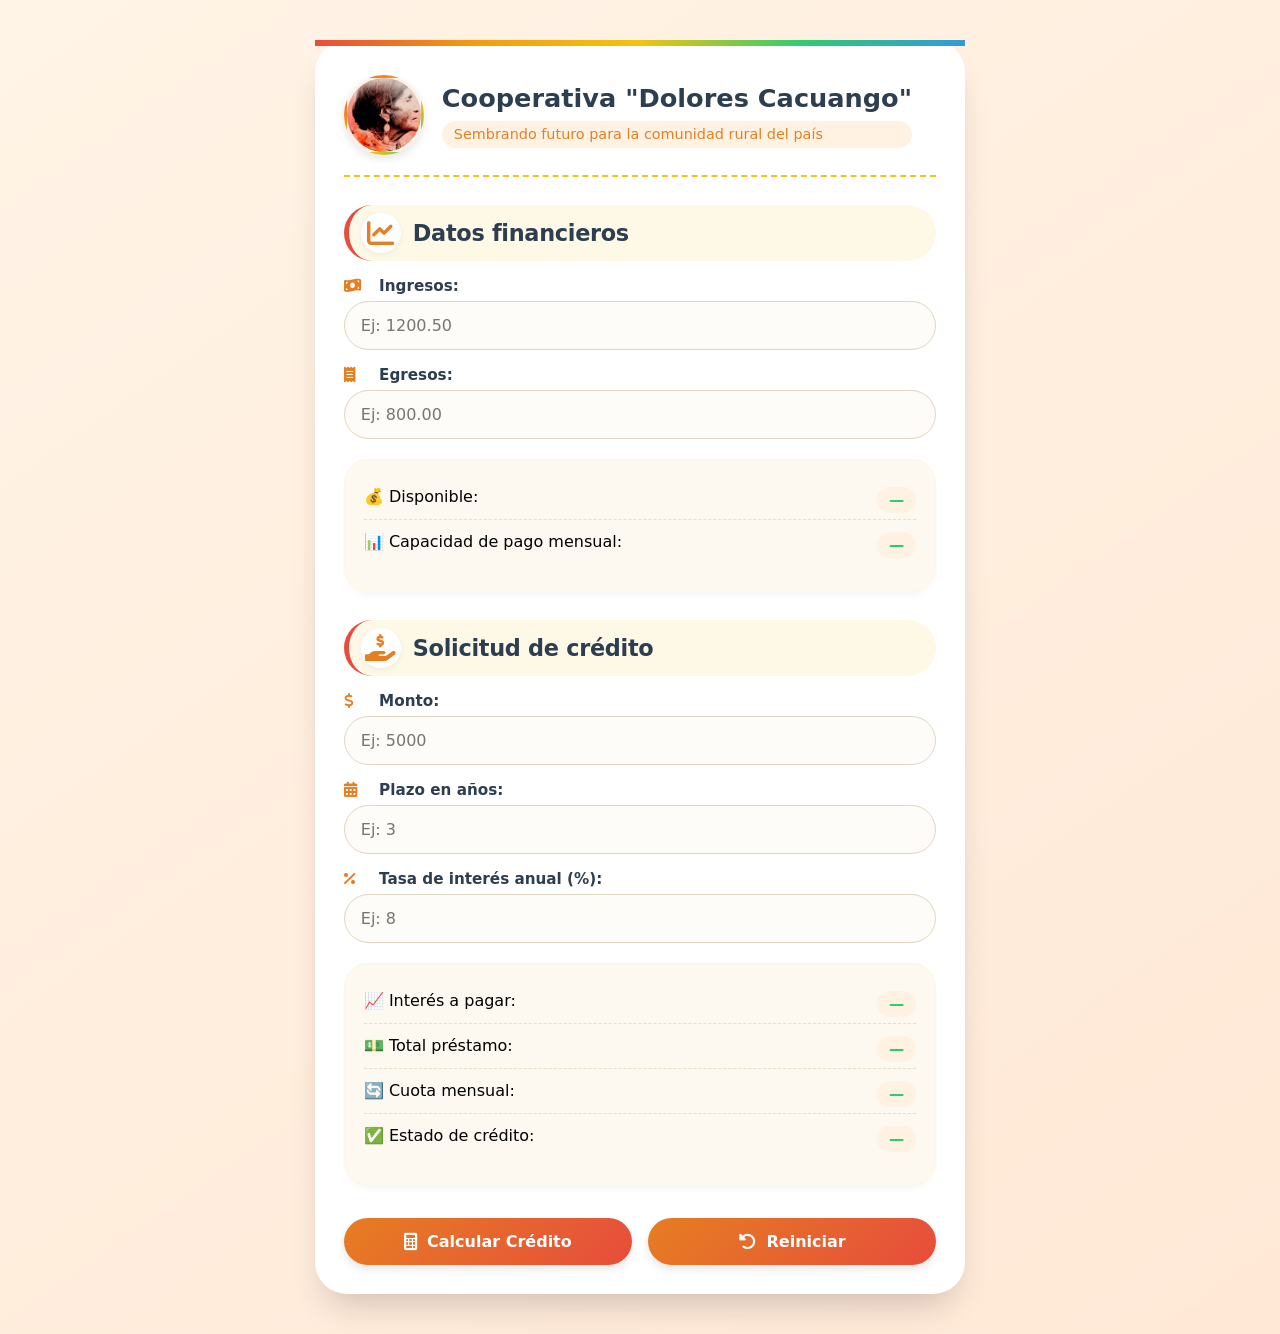
==== index.html @ ca53a38d "Cambiar nombre de html a Index" ====
<!DOCTYPE html>
<html lang="es">
<head>
    <meta charset="UTF-8">
    <meta name="viewport" content="width=device-width, initial-scale=1.0, user-scalable=yes">
    <title>Simulador de Crédito | Cooperativa Dolores Cacuango</title>
    <!-- FontAwesome para íconos -->
    <link rel="stylesheet" href="https://cdnjs.cloudflare.com/ajax/libs/font-awesome/6.0.0-beta3/css/all.min.css">
    <!-- CSS mejorado y en armonía -->
    <link rel="stylesheet" href="simulador.css">
    <!-- Tus archivos JS originales (sin modificar) -->
    <script src="funciones.js"></script>
    <script src="simulador.js"></script>     
</head>
<body>
    <div class="container">
        <!-- Encabezado con logo y nombre -->
        <div class="header">
            <img src="Dolores Cacuango.png" alt="Retrato de Dolores Cacuango, líder indígena ecuatoriana" class="logo-img">
            <h1>Cooperativa "Dolores Cacuango"<br><span class="slogan">Sembrando futuro para la comunidad rural del país</span></h1>
        </div>

        <!-- Sección Datos financieros con ícono -->
        <div class="section-title">
            <i class="fas fa-chart-line section-icon"></i>
            <h2>Datos financieros</h2>
        </div>

        <label for="txtIngresos"><i class="fas fa-money-bill-wave"></i> Ingresos:</label>
        <input type="text" id="txtIngresos" placeholder="Ej: 1200.50">

        <label for="txtEgresos"><i class="fas fa-receipt"></i> Egresos:</label>
        <input type="text" id="txtEgresos" placeholder="Ej: 800.00">

        <div class="result-card">
            <p>💰 Disponible: <span id="spnDisponible">—</span></p>
            <p>📊 Capacidad de pago mensual: <span id="spnCapacidadPago">—</span></p>
        </div>

        <!-- Sección Solicitud de crédito con ícono -->
        <div class="section-title">
            <i class="fas fa-hand-holding-usd section-icon"></i>
            <h2>Solicitud de crédito</h2>
        </div>

        <label for="txtMonto"><i class="fas fa-dollar-sign"></i> Monto:</label>
        <input type="text" id="txtMonto" placeholder="Ej: 5000">

        <label for="txtPlazo"><i class="fas fa-calendar-alt"></i> Plazo en años:</label>
        <input type="text" id="txtPlazo" placeholder="Ej: 3">

        <label for="txtTasaInteres"><i class="fas fa-percent"></i> Tasa de interés anual (%):</label>
        <input type="text" id="txtTasaInteres" placeholder="Ej: 8">

        <div class="result-card">
            <p>📈 Interés a pagar: <span id="spnInteresPagar">—</span></p>
            <p>💵 Total préstamo: <span id="spnTotalPrestamo">—</span></p>
            <p>🔄 Cuota mensual: <span id="spnCuotaMensual">—</span></p>
            <p>✅ Estado de crédito: <span id="spnEstadoCredito">—</span></p>
        </div>

        <div class="buttons">
            <button id="btnCalcularCredito" onclick="calcular()"><i class="fas fa-calculator"></i> Calcular Crédito</button>
            <button id="btnReiniciar" onclick="reiniciar()"><i class="fas fa-undo-alt"></i> Reiniciar</button>
        </div>
    </div>
</body>
</html>
---- simulador.css ----
/* ===== ESTILOS WIPHALA - COOPERATIVA DOLORES CACUANGO ===== */
/* Inspirado en la simbología andina para una comunidad rural */
* {
    margin: 0;
    padding: 0;
    box-sizing: border-box;
}

body {
    font-family: 'Segoe UI', 'Poppins', system-ui, -apple-system, 'Roboto', sans-serif;
    /* Fondo suave que evoca la tierra */
    background: linear-gradient(145deg, #FFF4E6 0%, #FFE8D6 100%);
    padding: 20px;
    min-height: 100vh;
}

.container {
    max-width: 650px;
    width: 95%;
    margin: 20px auto;
    background: #ffffff;
    border-radius: 32px;
    box-shadow: 0 20px 35px -12px rgba(0, 0, 0, 0.2);
    padding: 1.8rem;
    transition: all 0.3s ease;
    /* Borde superior con los colores de la Wiphala */
    border-top: 6px solid;
    border-image: linear-gradient(90deg, #E74C3C, #F39C12, #F1C40F, #2ECC71, #3498DB) 1;
    border-top-style: solid;
}

/* ===== ENCABEZADO CON IMAGEN ===== */
.header {
    display: flex;
    align-items: center;
    gap: 18px;
    flex-wrap: wrap;
    margin-bottom: 28px;
    border-bottom: 2px dashed #F1C40F;
    padding-bottom: 20px;
}

.logo-img {
    width: 80px;
    height: 80px;
    object-fit: cover;
    border-radius: 50%;
    /* Borde con los colores de la Wiphala alrededor de la imagen */
    border: 3px solid;
    border-image: linear-gradient(135deg, #E74C3C, #F39C12, #F1C40F, #2ECC71) 1;
    box-shadow: 0 4px 10px rgba(0, 0, 0, 0.1);
    background-color: #FDF2E9;
}

h1 {
    font-size: 1.6rem;
    color: #2C3E50;
    line-height: 1.3;
    margin: 0;
    font-weight: 700;
}

.slogan {
    font-size: 0.9rem;
    font-weight: 500;
    color: #E67E22;
    display: block;
    margin-top: 6px;
}

/* ===== TÍTULOS DE SECCIÓN ===== */
.section-title {
    display: flex;
    align-items: center;
    gap: 12px;
    margin: 28px 0 16px 0;
    background: #FEF9E6;
    padding: 8px 12px;
    border-radius: 60px;
    border-left: 5px solid #E74C3C; /* Rojo: Tierra y conocimiento */
}

.section-icon {
    font-size: 1.7rem;
    color: #E67E22;
    background: white;
    width: 40px;
    height: 40px;
    display: inline-flex;
    align-items: center;
    justify-content: center;
    border-radius: 50%;
    box-shadow: 0 2px 6px rgba(0,0,0,0.05);
}

h2 {
    font-size: 1.4rem;
    margin: 0;
    color: #2C3E50;
    font-weight: 600;
    letter-spacing: -0.3px;
}

/* ===== FORMULARIOS ===== */
label {
    display: block;
    margin-top: 16px;
    margin-bottom: 6px;
    font-weight: 600;
    color: #2C3E50;
    font-size: 0.95rem;
}

label i {
    color: #E67E22;
    width: 24px;
    margin-right: 6px;
}

input {
    width: 100%;
    padding: 14px 16px;
    font-size: 1rem;
    border-radius: 28px;
    border: 1.5px solid #E0D5C1;
    background-color: #FEFCF8;
    transition: all 0.2s;
    font-family: inherit;
}

input:focus {
    outline: none;
    border-color: #E67E22;
    box-shadow: 0 0 0 3px rgba(230, 126, 34, 0.2);
    background-color: #ffffff;
}

/* ===== TARJETAS DE RESULTADO ===== */
.result-card {
    background: #FDF8F0;
    border-radius: 24px;
    padding: 16px 20px;
    margin: 20px 0 10px 0;
    box-shadow: inset 0 0 0 1px #FFF6E8, 0 6px 12px -8px rgba(0,0,0,0.1);
}

.result-card p {
    margin: 12px 0;
    font-size: 1rem;
    display: flex;
    justify-content: space-between;
    flex-wrap: wrap;
    border-bottom: 1px dashed #E9DCC9;
    padding-bottom: 6px;
}

.result-card p:last-child {
    border-bottom: none;
}

span {
    font-weight: 800;
    color: #2ECC71; /* Verde: economía, producción y esperanza */
    background: #FFF2E2;
    padding: 4px 12px;
    border-radius: 40px;
    font-size: 0.95rem;
}

/* ===== BOTONES ===== */
.buttons {
    margin-top: 32px;
    display: flex;
    gap: 16px;
    flex-wrap: wrap;
    justify-content: center;
}

button {
    flex: 1;
    min-width: 140px;
    padding: 14px 8px;
    font-weight: bold;
    font-size: 1rem;
    border: none;
    border-radius: 60px;
    /* Gradiente de naranja (sociedad) a rojo (tierra) */
    background: linear-gradient(135deg, #E67E22, #E74C3C);
    color: white;
    cursor: pointer;
    transition: transform 0.1s, box-shadow 0.2s;
    display: inline-flex;
    align-items: center;
    justify-content: center;
    gap: 10px;
    font-family: inherit;
    box-shadow: 0 4px 8px rgba(0,0,0,0.1);
}

button i {
    font-size: 1.1rem;
}

button:hover {
    background: linear-gradient(135deg, #D35400, #C0392B);
    transform: scale(1.01);
    box-shadow: 0 8px 16px rgba(0,0,0,0.15);
}

button:active {
    transform: scale(0.98);
}

/* ===== RESPONSIVE ===== */
@media (max-width: 550px) {
    .container {
        padding: 1.2rem;
        width: 100%;
    }
    .header {
        flex-direction: column;
        text-align: center;
        gap: 10px;
    }
    h1 {
        font-size: 1.3rem;
    }
    .slogan {
        font-size: 0.8rem;
    }
    .section-title {
        padding: 5px 10px;
    }
    h2 {
        font-size: 1.2rem;
    }
    .result-card p {
        flex-direction: column;
        gap: 6px;
        align-items: flex-start;
    }
    button {
        padding: 12px 8px;
        font-size: 0.9rem;
    }
}

/* ===== ACCESIBILIDAD ===== */
input, button {
    -webkit-tap-highlight-color: transparent;
}
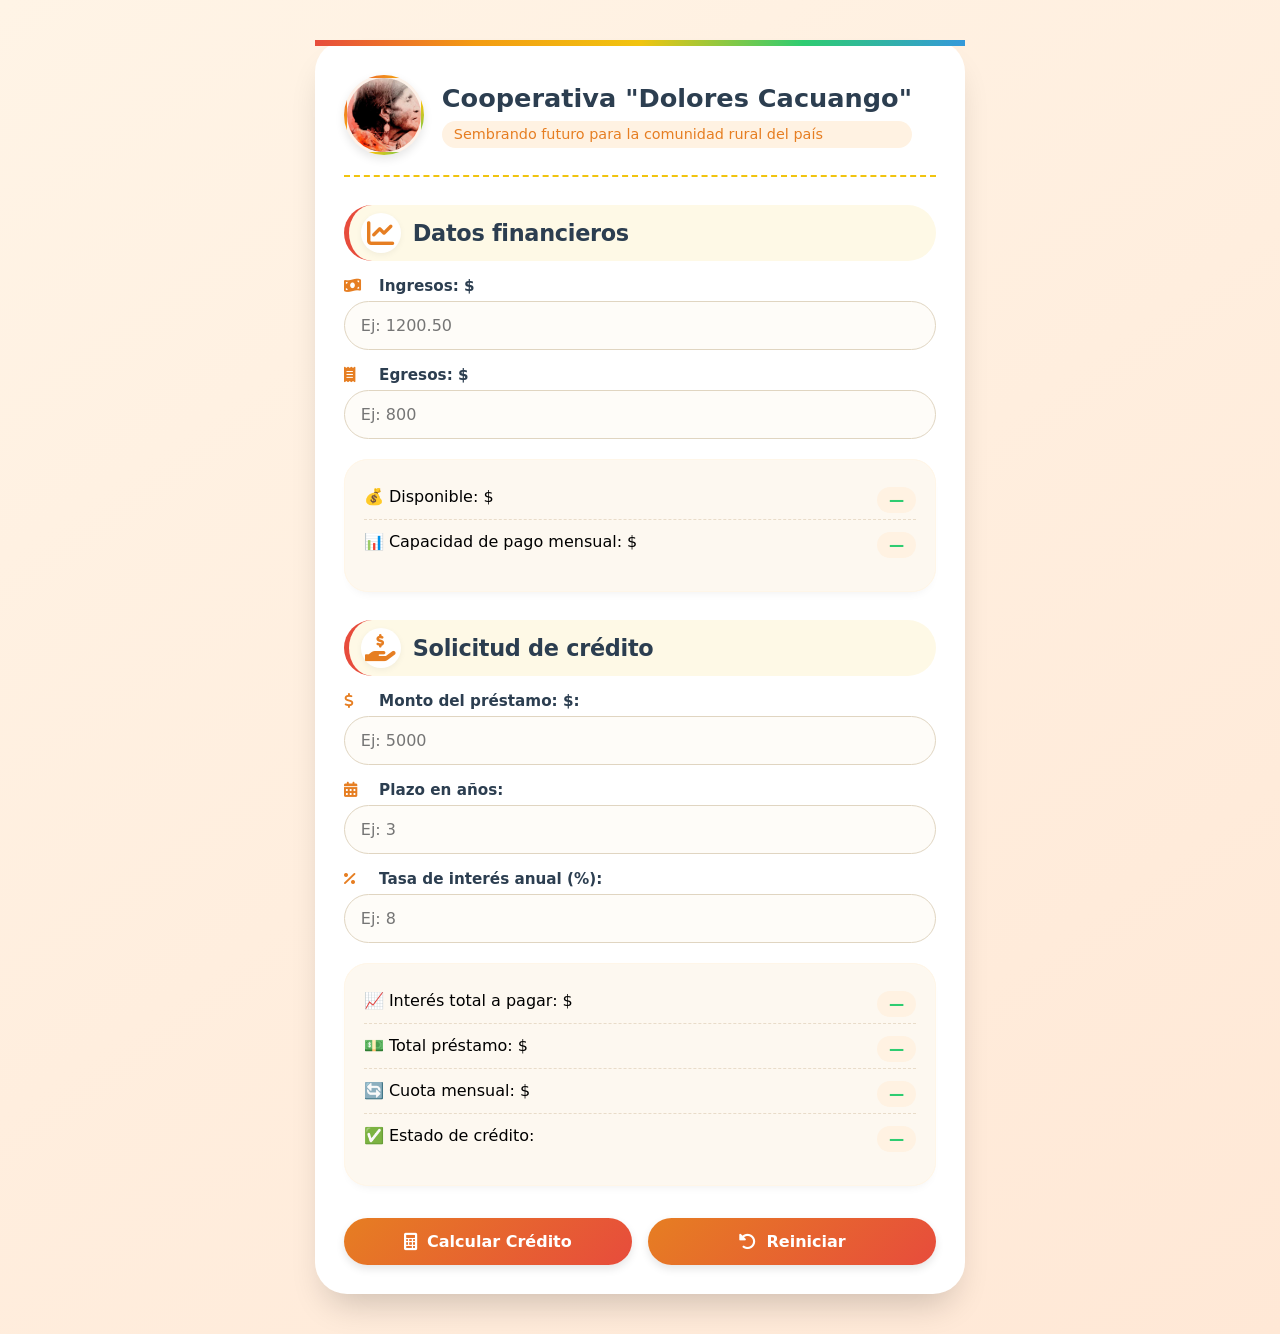
==== commit fb93a88f: "Poner símbolos de dólar en html y algunos ajustes en los nombres de los campos del formulario" ====
--- a/index.html
+++ b/index.html
@@ -26,15 +26,15 @@
             <h2>Datos financieros</h2>
         </div>
 
-        <label for="txtIngresos"><i class="fas fa-money-bill-wave"></i> Ingresos:</label>
-        <input type="text" id="txtIngresos" placeholder="Ej: 1200.50">
+        <label for="txtIngresos"><i class="fas fa-money-bill-wave"></i> Ingresos: $</label>
+        <input type="text" id="txtIngresos" placeholder="Ej: 1200.50" pattern="[0-9]">
 
-        <label for="txtEgresos"><i class="fas fa-receipt"></i> Egresos:</label>
-        <input type="text" id="txtEgresos" placeholder="Ej: 800.00">
+        <label for="txtEgresos"><i class="fas fa-receipt"></i> Egresos: $</label>
+        <input type="text" id="txtEgresos" placeholder="Ej: 800">
 
         <div class="result-card">
-            <p>💰 Disponible: <span id="spnDisponible">—</span></p>
-            <p>📊 Capacidad de pago mensual: <span id="spnCapacidadPago">—</span></p>
+            <p>💰 Disponible: $ <span id="spnDisponible">—</span></p>
+            <p>📊 Capacidad de pago mensual: $ <span id="spnCapacidadPago">—</span></p>
         </div>
 
         <!-- Sección Solicitud de crédito con ícono -->
@@ -43,7 +43,7 @@
             <h2>Solicitud de crédito</h2>
         </div>
 
-        <label for="txtMonto"><i class="fas fa-dollar-sign"></i> Monto:</label>
+        <label for="txtMonto"><i class="fas fa-dollar-sign"></i> Monto del préstamo: $:</label>
         <input type="text" id="txtMonto" placeholder="Ej: 5000">
 
         <label for="txtPlazo"><i class="fas fa-calendar-alt"></i> Plazo en años:</label>
@@ -53,9 +53,9 @@
         <input type="text" id="txtTasaInteres" placeholder="Ej: 8">
 
         <div class="result-card">
-            <p>📈 Interés a pagar: <span id="spnInteresPagar">—</span></p>
-            <p>💵 Total préstamo: <span id="spnTotalPrestamo">—</span></p>
-            <p>🔄 Cuota mensual: <span id="spnCuotaMensual">—</span></p>
+            <p>📈 Interés total a pagar: $ <span id="spnInteresPagar">—</span></p>
+            <p>💵 Total préstamo: $ <span id="spnTotalPrestamo">—</span></p>
+            <p>🔄 Cuota mensual: $ <span id="spnCuotaMensual">—</span></p>
             <p>✅ Estado de crédito: <span id="spnEstadoCredito">—</span></p>
         </div>
 
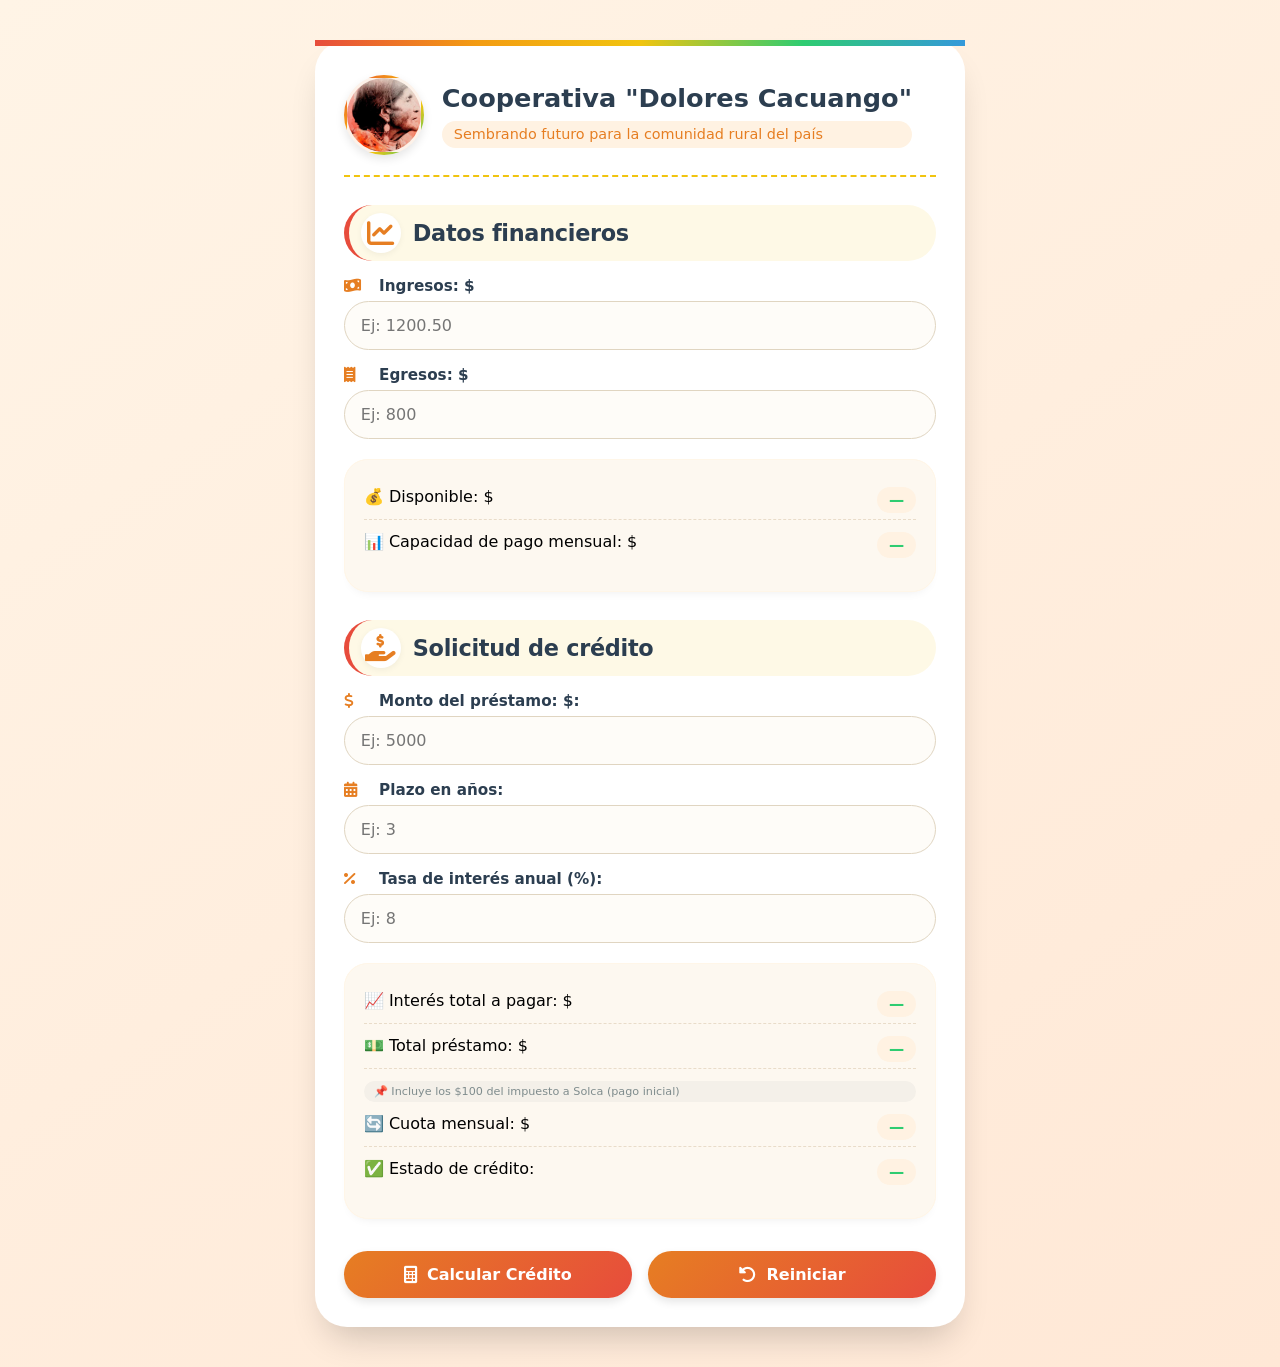
==== commit c30af560: "Validar los campos visuales del formulario con ayuda de IA y aumentar la aclaración en Total préstam" ====
--- a/index.html
+++ b/index.html
@@ -27,10 +27,10 @@
         </div>
 
         <label for="txtIngresos"><i class="fas fa-money-bill-wave"></i> Ingresos: $</label>
-        <input type="text" id="txtIngresos" placeholder="Ej: 1200.50" pattern="[0-9]">
+        <input type="number" id="txtIngresos" placeholder="Ej: 1200.50" step="0.01" min="0" value="">
 
         <label for="txtEgresos"><i class="fas fa-receipt"></i> Egresos: $</label>
-        <input type="text" id="txtEgresos" placeholder="Ej: 800">
+        <input type="number" id="txtEgresos" placeholder="Ej: 800" step="0.01" min="0" value="">
 
         <div class="result-card">
             <p>💰 Disponible: $ <span id="spnDisponible">—</span></p>
@@ -44,25 +44,144 @@
         </div>
 
         <label for="txtMonto"><i class="fas fa-dollar-sign"></i> Monto del préstamo: $:</label>
-        <input type="text" id="txtMonto" placeholder="Ej: 5000">
+        <input type="number" id="txtMonto" placeholder="Ej: 5000" step="0.01" min="0" value="">
 
         <label for="txtPlazo"><i class="fas fa-calendar-alt"></i> Plazo en años:</label>
-        <input type="text" id="txtPlazo" placeholder="Ej: 3">
+        <input type="number" id="txtPlazo" placeholder="Ej: 3" step="1" min="1" max="12" value="">
 
         <label for="txtTasaInteres"><i class="fas fa-percent"></i> Tasa de interés anual (%):</label>
-        <input type="text" id="txtTasaInteres" placeholder="Ej: 8">
+        <input type="number" id="txtTasaInteres" placeholder="Ej: 8" step="1" min="1" max="20" value="">
 
         <div class="result-card">
             <p>📈 Interés total a pagar: $ <span id="spnInteresPagar">—</span></p>
             <p>💵 Total préstamo: $ <span id="spnTotalPrestamo">—</span></p>
+            <p class="aclaracion-solca">📌 Incluye los $100 del impuesto a Solca (pago inicial)</p>
             <p>🔄 Cuota mensual: $ <span id="spnCuotaMensual">—</span></p>
             <p>✅ Estado de crédito: <span id="spnEstadoCredito">—</span></p>
         </div>
 
         <div class="buttons">
-            <button id="btnCalcularCredito" onclick="calcular()"><i class="fas fa-calculator"></i> Calcular Crédito</button>
+            <button id="btnCalcularCredito" onclick="validarYCalcular()"><i class="fas fa-calculator"></i> Calcular Crédito</button>
             <button id="btnReiniciar" onclick="reiniciar()"><i class="fas fa-undo-alt"></i> Reiniciar</button>
         </div>
     </div>
+
+    <script>
+        // === VALIDACIONES Y SANEAMIENTO DE CAMPOS ===
+        // No se modifica ningún archivo externo (funciones.js / simulador.js)
+        // Solo se añade lógica de validación antes de llamar a calcular()
+
+        // Referencias a los campos
+        const ingresosInput = document.getElementById('txtIngresos');
+        const egresosInput = document.getElementById('txtEgresos');
+        const montoInput = document.getElementById('txtMonto');
+        const plazoInput = document.getElementById('txtPlazo');
+        const tasaInput = document.getElementById('txtTasaInteres');
+
+        // Función auxiliar para forzar 2 decimales al perder el foco (solo para campos monetarios)
+        function formatearDosDecimales(input) {
+            if (input.value === '') return;
+            let num = parseFloat(input.value);
+            if (!isNaN(num)) {
+                input.value = num.toFixed(2);
+            }
+        }
+
+        // Aplicar formateo a campos monetarios
+        ingresosInput.addEventListener('blur', () => formatearDosDecimales(ingresosInput));
+        egresosInput.addEventListener('blur', () => formatearDosDecimales(egresosInput));
+        montoInput.addEventListener('blur', () => formatearDosDecimales(montoInput));
+
+        // Validar que plazo sea entero entre 1 y 12
+        plazoInput.addEventListener('change', function() {
+            let val = parseInt(this.value);
+            if (isNaN(val)) this.value = '';
+            else if (val < 1) this.value = 1;
+            else if (val > 12) this.value = 12;
+            else this.value = val; // asegura entero
+        });
+
+        // Validar que tasa sea entero entre 1 y 20
+        tasaInput.addEventListener('change', function() {
+            let val = parseInt(this.value);
+            if (isNaN(val)) this.value = '';
+            else if (val < 1) this.value = 1;
+            else if (val > 20) this.value = 20;
+            else this.value = val;
+        });
+
+        // Función de validación global que se ejecuta antes de calcular
+        function validarYCalcular() {
+            // Limpiar estilos de error previos
+            const inputs = [ingresosInput, egresosInput, montoInput, plazoInput, tasaInput];
+            inputs.forEach(inp => inp.style.border = '');
+
+            let errores = [];
+
+            // Validar Ingresos
+            let ingresos = parseFloat(ingresosInput.value);
+            if (isNaN(ingresos) || ingresos < 0) {
+                errores.push('Ingresos: debe ser un número positivo (hasta 2 decimales).');
+                ingresosInput.style.border = '2px solid #E74C3C';
+            }
+
+            // Validar Egresos
+            let egresos = parseFloat(egresosInput.value);
+            if (isNaN(egresos) || egresos < 0) {
+                errores.push('Egresos: debe ser un número positivo (hasta 2 decimales).');
+                egresosInput.style.border = '2px solid #E74C3C';
+            }
+
+            // Validar Monto
+            let monto = parseFloat(montoInput.value);
+            if (isNaN(monto) || monto <= 0) {
+                errores.push('Monto del préstamo: debe ser un número mayor a 0 (hasta 2 decimales).');
+                montoInput.style.border = '2px solid #E74C3C';
+            }
+
+            // Validar Plazo (entero 1-12)
+            let plazo = parseInt(plazoInput.value);
+            if (isNaN(plazo) || plazo < 1 || plazo > 12) {
+                errores.push('Plazo en años: debe ser un número entero entre 1 y 12.');
+                plazoInput.style.border = '2px solid #E74C3C';
+            }
+
+            // Validar Tasa (entero 1-20)
+            let tasa = parseInt(tasaInput.value);
+            if (isNaN(tasa) || tasa < 1 || tasa > 20) {
+                errores.push('Tasa de interés anual: debe ser un número entero entre 1% y 20%.');
+                tasaInput.style.border = '2px solid #E74C3C';
+            }
+
+            // Si hay errores, mostrarlos y NO llamar a calcular()
+            if (errores.length > 0) {
+                alert('❌ Por favor corrige los siguientes errores:\n\n- ' + errores.join('\n- '));
+                return false;
+            }
+
+            // Si todo está bien, llamar a la función original calcular() que está en simulador.js
+            calcular();
+        }
+
+        // También prevenir el ingreso de caracteres no numéricos en campos number (por si acaso)
+        // Los navegadores ya lo hacen, pero reforzamos con un listener adicional (opcional)
+        function soloNumerosYDecimal(event, input) {
+            // No es estrictamente necesario porque type="number" ya filtra,
+            // pero algunos navegadores permiten la letra 'e'. Lo bloqueamos.
+            input.addEventListener('keydown', (e) => {
+                if (e.key === 'e' || e.key === 'E' || e.key === '-' || e.key === '+' ) {
+                    e.preventDefault();
+                }
+            });
+        }
+        [ingresosInput, egresosInput, montoInput].forEach(inp => soloNumerosYDecimal(null, inp));
+        [plazoInput, tasaInput].forEach(inp => {
+            inp.addEventListener('keydown', (e) => {
+                if (e.key === 'e' || e.key === 'E' || e.key === '.' || e.key === '-' || e.key === '+') {
+                    e.preventDefault();
+                }
+            });
+        });
+    </script>
 </body>
 </html>
--- a/simulador.css
+++ b/simulador.css
@@ -248,4 +248,25 @@
 /* ===== ACCESIBILIDAD ===== */
 input, button {
     -webkit-tap-highlight-color: transparent;
+}
+
+/* Aclaración impuesto SOLCA - más pequeña y alineada a la izquierda */
+.result-card p.aclaracion-solca {
+    font-size: 0.7rem !important;
+    color: #7F8C8D;
+    background: #F4F0E9;
+    padding: 4px 10px;
+    border-radius: 16px;
+    margin: 4px 0 10px 0;
+    text-align: left;
+    justify-content: flex-start;
+    border-bottom: none;
+}
+
+/* En responsive */
+@media (max-width: 550px) {
+    .result-card p.aclaracion-solca {
+        font-size: 0.65rem !important;
+        text-align: left;
+    }
 }
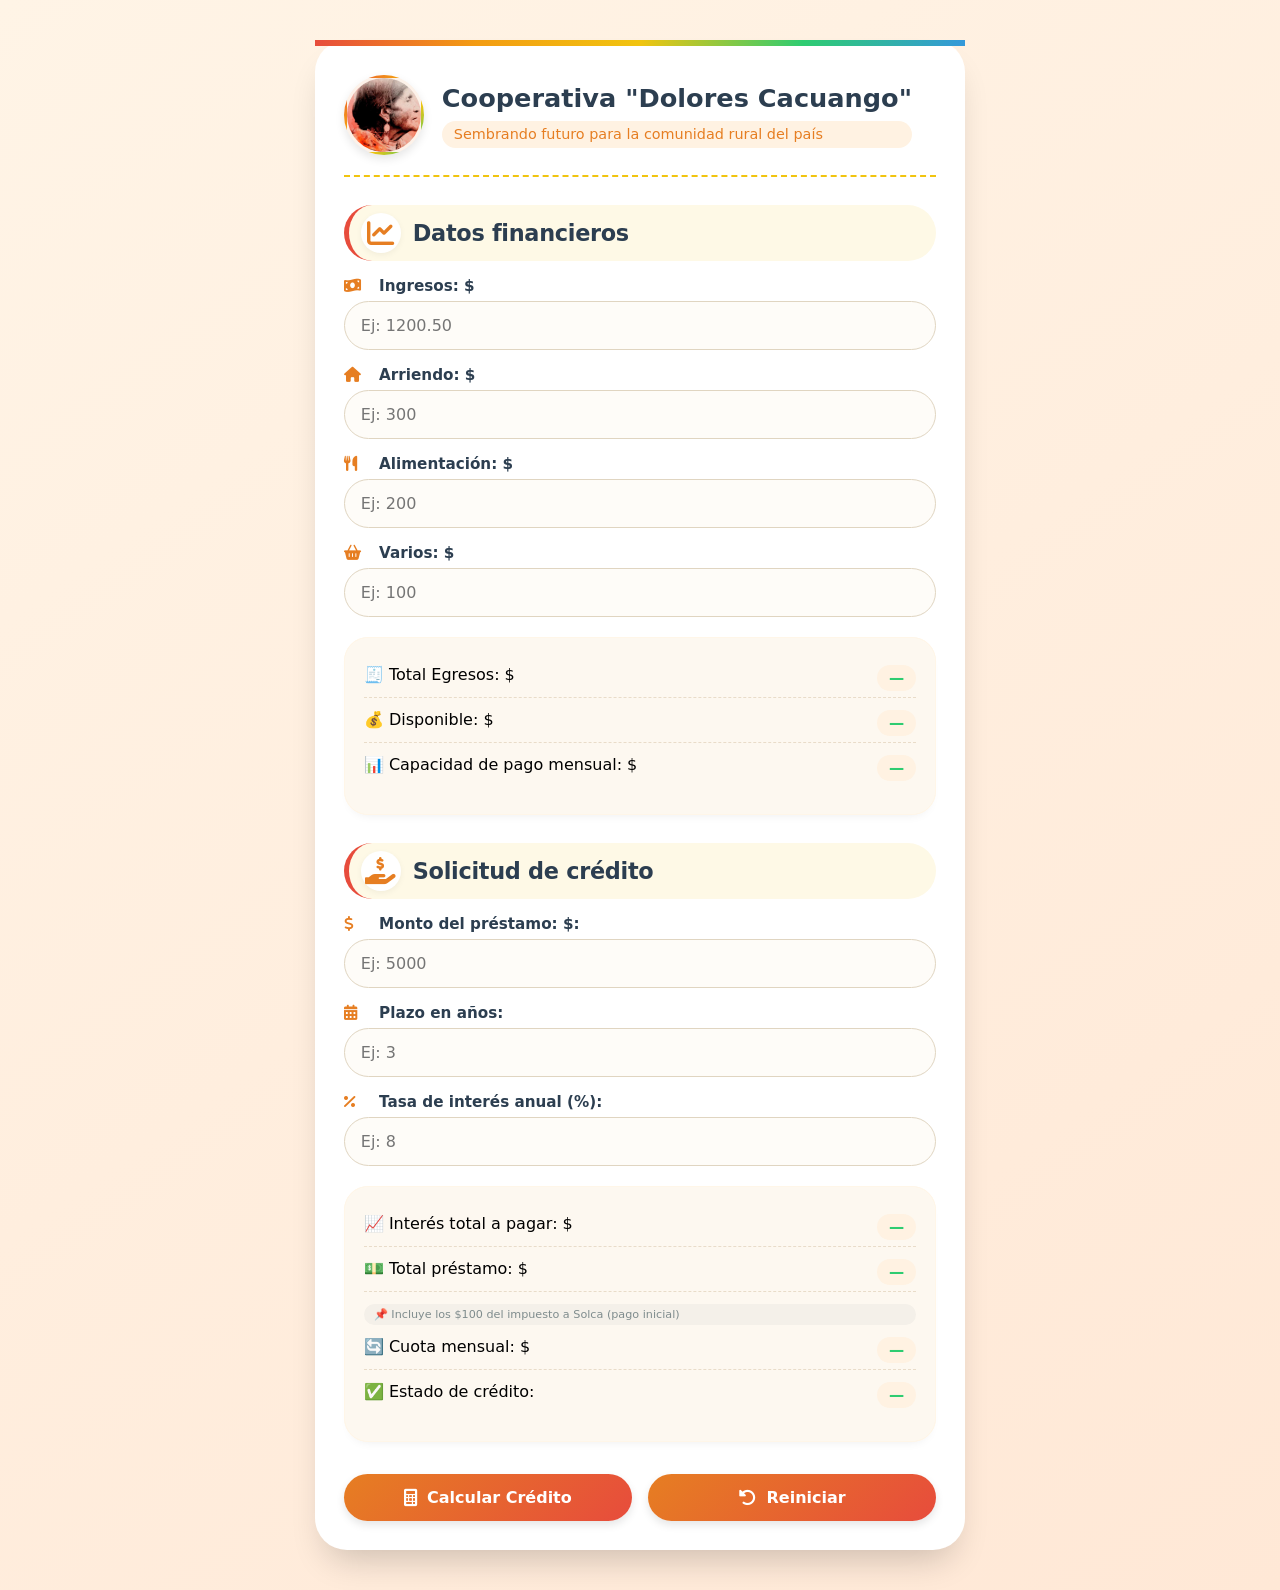
==== commit 8b486c82: "Agregar 3 campos: arriendo, alimentación y varios, y sumarlos en egresos" ====
--- a/index.html
+++ b/index.html
@@ -4,53 +4,54 @@
     <meta charset="UTF-8">
     <meta name="viewport" content="width=device-width, initial-scale=1.0, user-scalable=yes">
     <title>Simulador de Crédito | Cooperativa Dolores Cacuango</title>
-    <!-- FontAwesome para íconos -->
     <link rel="stylesheet" href="https://cdnjs.cloudflare.com/ajax/libs/font-awesome/6.0.0-beta3/css/all.min.css">
-    <!-- CSS mejorado y en armonía -->
     <link rel="stylesheet" href="simulador.css">
-    <!-- Tus archivos JS originales (sin modificar) -->
     <script src="funciones.js"></script>
-    <script src="simulador.js"></script>     
+    <script src="simulador.js"></script>    
 </head>
 <body>
     <div class="container">
-        <!-- Encabezado con logo y nombre -->
         <div class="header">
-            <img src="Dolores Cacuango.png" alt="Retrato de Dolores Cacuango, líder indígena ecuatoriana" class="logo-img">
+            <img src="Dolores Cacuango.png" alt="Logo" class="logo-img">
             <h1>Cooperativa "Dolores Cacuango"<br><span class="slogan">Sembrando futuro para la comunidad rural del país</span></h1>
         </div>
 
-        <!-- Sección Datos financieros con ícono -->
         <div class="section-title">
             <i class="fas fa-chart-line section-icon"></i>
             <h2>Datos financieros</h2>
         </div>
 
         <label for="txtIngresos"><i class="fas fa-money-bill-wave"></i> Ingresos: $</label>
-        <input type="number" id="txtIngresos" placeholder="Ej: 1200.50" step="0.01" min="0" value="">
+        <input type="number" id="txtIngresos" placeholder="Ej: 1200.50" step="0.01" min="0">
 
-        <label for="txtEgresos"><i class="fas fa-receipt"></i> Egresos: $</label>
-        <input type="number" id="txtEgresos" placeholder="Ej: 800" step="0.01" min="0" value="">
+        <label for="txtArriendo"><i class="fas fa-home"></i> Arriendo: $</label>
+        <input type="number" id="txtArriendo" placeholder="Ej: 300" step="0.01" min="0">
+
+        <label for="txtAlimentacion"><i class="fas fa-utensils"></i> Alimentación: $</label>
+        <input type="number" id="txtAlimentacion" placeholder="Ej: 200" step="0.01" min="0">
+
+        <label for="txtVarios"><i class="fas fa-shopping-basket"></i> Varios: $</label>
+        <input type="number" id="txtVarios" placeholder="Ej: 100" step="0.01" min="0">
 
         <div class="result-card">
+            <p>🧾 Total Egresos: $ <span id="spnEgresos">—</span></p>
             <p>💰 Disponible: $ <span id="spnDisponible">—</span></p>
             <p>📊 Capacidad de pago mensual: $ <span id="spnCapacidadPago">—</span></p>
         </div>
 
-        <!-- Sección Solicitud de crédito con ícono -->
         <div class="section-title">
             <i class="fas fa-hand-holding-usd section-icon"></i>
             <h2>Solicitud de crédito</h2>
         </div>
 
         <label for="txtMonto"><i class="fas fa-dollar-sign"></i> Monto del préstamo: $:</label>
-        <input type="number" id="txtMonto" placeholder="Ej: 5000" step="0.01" min="0" value="">
+        <input type="number" id="txtMonto" placeholder="Ej: 5000" step="0.01" min="0">
 
         <label for="txtPlazo"><i class="fas fa-calendar-alt"></i> Plazo en años:</label>
-        <input type="number" id="txtPlazo" placeholder="Ej: 3" step="1" min="1" max="12" value="">
+        <input type="number" id="txtPlazo" placeholder="Ej: 3" step="1" min="1" max="12">
 
         <label for="txtTasaInteres"><i class="fas fa-percent"></i> Tasa de interés anual (%):</label>
-        <input type="number" id="txtTasaInteres" placeholder="Ej: 8" step="1" min="1" max="20" value="">
+        <input type="number" id="txtTasaInteres" placeholder="Ej: 8" step="1" min="1" max="20">
 
         <div class="result-card">
             <p>📈 Interés total a pagar: $ <span id="spnInteresPagar">—</span></p>
@@ -67,121 +68,21 @@
     </div>
 
     <script>
-        // === VALIDACIONES Y SANEAMIENTO DE CAMPOS ===
-        // No se modifica ningún archivo externo (funciones.js / simulador.js)
-        // Solo se añade lógica de validación antes de llamar a calcular()
-
-        // Referencias a los campos
-        const ingresosInput = document.getElementById('txtIngresos');
-        const egresosInput = document.getElementById('txtEgresos');
-        const montoInput = document.getElementById('txtMonto');
-        const plazoInput = document.getElementById('txtPlazo');
-        const tasaInput = document.getElementById('txtTasaInteres');
-
-        // Función auxiliar para forzar 2 decimales al perder el foco (solo para campos monetarios)
-        function formatearDosDecimales(input) {
-            if (input.value === '') return;
-            let num = parseFloat(input.value);
-            if (!isNaN(num)) {
-                input.value = num.toFixed(2);
+        function validarYCalcular() {
+            const inputs = ["txtIngresos", "txtArriendo", "txtAlimentacion", "txtVarios", "txtMonto", "txtPlazo", "txtTasaInteres"];
+            let errores = [];
+            inputs.forEach(id => {
+                let val = parseFloat(document.getElementById(id).value);
+                if (isNaN(val) || val < 0) {
+                    errores.push(id);
+                }
+            });
+            if (errores.length > 0) {
+                alert("Por favor completa todos los campos con valores positivos.");
+                return;
             }
-        }
-
-        // Aplicar formateo a campos monetarios
-        ingresosInput.addEventListener('blur', () => formatearDosDecimales(ingresosInput));
-        egresosInput.addEventListener('blur', () => formatearDosDecimales(egresosInput));
-        montoInput.addEventListener('blur', () => formatearDosDecimales(montoInput));
-
-        // Validar que plazo sea entero entre 1 y 12
-        plazoInput.addEventListener('change', function() {
-            let val = parseInt(this.value);
-            if (isNaN(val)) this.value = '';
-            else if (val < 1) this.value = 1;
-            else if (val > 12) this.value = 12;
-            else this.value = val; // asegura entero
-        });
-
-        // Validar que tasa sea entero entre 1 y 20
-        tasaInput.addEventListener('change', function() {
-            let val = parseInt(this.value);
-            if (isNaN(val)) this.value = '';
-            else if (val < 1) this.value = 1;
-            else if (val > 20) this.value = 20;
-            else this.value = val;
-        });
-
-        // Función de validación global que se ejecuta antes de calcular
-        function validarYCalcular() {
-            // Limpiar estilos de error previos
-            const inputs = [ingresosInput, egresosInput, montoInput, plazoInput, tasaInput];
-            inputs.forEach(inp => inp.style.border = '');
-
-            let errores = [];
-
-            // Validar Ingresos
-            let ingresos = parseFloat(ingresosInput.value);
-            if (isNaN(ingresos) || ingresos < 0) {
-                errores.push('Ingresos: debe ser un número positivo (hasta 2 decimales).');
-                ingresosInput.style.border = '2px solid #E74C3C';
-            }
-
-            // Validar Egresos
-            let egresos = parseFloat(egresosInput.value);
-            if (isNaN(egresos) || egresos < 0) {
-                errores.push('Egresos: debe ser un número positivo (hasta 2 decimales).');
-                egresosInput.style.border = '2px solid #E74C3C';
-            }
-
-            // Validar Monto
-            let monto = parseFloat(montoInput.value);
-            if (isNaN(monto) || monto <= 0) {
-                errores.push('Monto del préstamo: debe ser un número mayor a 0 (hasta 2 decimales).');
-                montoInput.style.border = '2px solid #E74C3C';
-            }
-
-            // Validar Plazo (entero 1-12)
-            let plazo = parseInt(plazoInput.value);
-            if (isNaN(plazo) || plazo < 1 || plazo > 12) {
-                errores.push('Plazo en años: debe ser un número entero entre 1 y 12.');
-                plazoInput.style.border = '2px solid #E74C3C';
-            }
-
-            // Validar Tasa (entero 1-20)
-            let tasa = parseInt(tasaInput.value);
-            if (isNaN(tasa) || tasa < 1 || tasa > 20) {
-                errores.push('Tasa de interés anual: debe ser un número entero entre 1% y 20%.');
-                tasaInput.style.border = '2px solid #E74C3C';
-            }
-
-            // Si hay errores, mostrarlos y NO llamar a calcular()
-            if (errores.length > 0) {
-                alert('❌ Por favor corrige los siguientes errores:\n\n- ' + errores.join('\n- '));
-                return false;
-            }
-
-            // Si todo está bien, llamar a la función original calcular() que está en simulador.js
             calcular();
         }
-
-        // También prevenir el ingreso de caracteres no numéricos en campos number (por si acaso)
-        // Los navegadores ya lo hacen, pero reforzamos con un listener adicional (opcional)
-        function soloNumerosYDecimal(event, input) {
-            // No es estrictamente necesario porque type="number" ya filtra,
-            // pero algunos navegadores permiten la letra 'e'. Lo bloqueamos.
-            input.addEventListener('keydown', (e) => {
-                if (e.key === 'e' || e.key === 'E' || e.key === '-' || e.key === '+' ) {
-                    e.preventDefault();
-                }
-            });
-        }
-        [ingresosInput, egresosInput, montoInput].forEach(inp => soloNumerosYDecimal(null, inp));
-        [plazoInput, tasaInput].forEach(inp => {
-            inp.addEventListener('keydown', (e) => {
-                if (e.key === 'e' || e.key === 'E' || e.key === '.' || e.key === '-' || e.key === '+') {
-                    e.preventDefault();
-                }
-            });
-        });
     </script>
 </body>
 </html>
